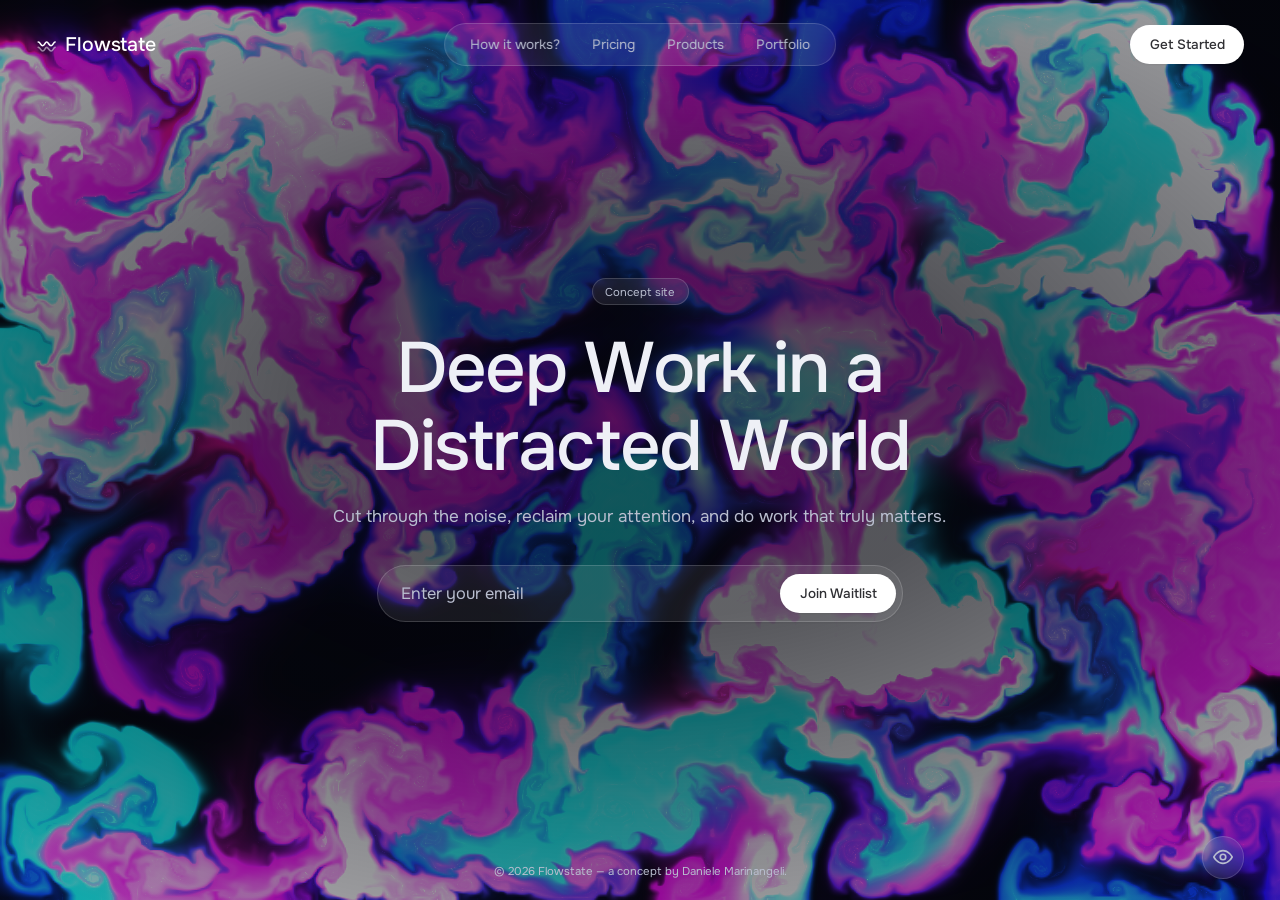
==== flowstate/index.html @ a1028a96 "Add Flowstate showcase: self-hosted Onest and Lenis, concept labelling, hide-UI toggle Co-Authored-B" ====
<!doctype html>
<html lang="en">
<head>
<meta charset="utf-8">
<meta name="viewport" content="width=device-width, initial-scale=1">
<meta name="description" content="Flowstate is a concept site by Daniele Marinangeli: a focus-app waitlist with a live WebGL fluid."><title>Flowstate — Deep Work in a Distracted World</title>
<link rel="stylesheet" href="../assets/fonts.css">
<script type="importmap">{ "imports": { "lenis": "../assets/vendor/lenis.js" } }</script>
<style>
:root {
  --hero-base: #04050c;
  --heading: #eef0f6;
  --body-muted: #b9becf;
  --on-media: #ffffff;
  --action-inverse: #ffffff;
  --action-inverse-fg: #2f2f33;
  --glass-fill: rgba(255,255,255,0.08);
  --glass-border: rgba(255,255,255,0.16);
  --scrim: rgba(4,5,12,0.46);
  --scrim-strong: rgba(4,5,12,0.68);
  --scrim-soft: rgba(4,5,12,0.12);
  --duration-fast: 150ms;
  --ease-entrance: cubic-bezier(0.2, 0, 0, 1);
}
* { margin: 0; box-sizing: border-box; }
html { font-size: 16px; }
@media (max-width: 1920px) { html { font-size: 0.833333vw; } }
@media (max-width: 1440px) { html { font-size: 1.111111vw; } }
@media (max-width: 1024px) { html { font-size: 1.5625vw; } }
@media (max-width: 640px)  { html { font-size: 4.444444vw; } }
a { color: inherit; text-decoration: none; }
button { background: none; border: 0; font: inherit; cursor: pointer; color: inherit; }
body { font-family: "Onest", sans-serif; background: var(--hero-base); color: var(--heading); overflow-x: hidden; }

.hero {
  position: relative; display: flex; flex-direction: column; align-items: center; justify-content: center;
  min-height: 100lvh; width: 100vw; overflow: hidden; background: var(--hero-base);
  text-align: center; padding: 0 1.25rem;
}
.hero canvas { position: absolute; inset: 0; width: 100%; height: 100%; z-index: 0; pointer-events: none; }
.scrim {
  position: absolute; inset: 0; z-index: 1; pointer-events: none;
  background: radial-gradient(115% 95% at 50% 46%, var(--scrim-strong) 0%, var(--scrim-strong) 24%, var(--scrim) 52%, var(--scrim-soft) 100%);
}

.nav { position: absolute; inset-inline: 0; top: 0; z-index: 20; display: flex; align-items: center; justify-content: space-between; padding: 1.25rem; }
.brand { display: flex; align-items: center; gap: 0.6rem; font-weight: 500; font-size: 1.15rem; color: var(--on-media); letter-spacing: -0.01em; }
.brand svg { width: 1.35rem; height: 1.35rem; stroke: currentColor; }
.links {
  display: none; position: absolute; left: 50%; transform: translateX(-50%); height: 3rem; align-items: center; gap: 2.25rem;
  border-radius: 9999px; border: 1px solid var(--glass-border); background: var(--glass-fill);
  padding: 0 1.75rem; backdrop-filter: blur(12px); -webkit-backdrop-filter: blur(12px);
}
.links a { font-size: 0.95rem; color: var(--body-muted); white-space: nowrap; transition: color var(--duration-fast) var(--ease-entrance); }
.links a:hover { color: var(--heading); }

.pill {
  display: inline-flex; align-items: center; justify-content: center; height: 2.5rem; border-radius: 9999px;
  background: var(--action-inverse); padding: 0 1.125rem; font-size: 0.85rem; font-weight: 500; color: var(--action-inverse-fg);
  box-shadow: 0 1px 2px rgba(0,0,0,.05); transition: background var(--duration-fast) var(--ease-entrance); white-space: nowrap;
}
.pill:hover { background: rgba(255,255,255,0.85); }
.pill:focus-visible { outline: none; box-shadow: 0 0 0 2px rgba(255,255,255,.7); }

.col { position: relative; z-index: 10; display: flex; flex-direction: column; align-items: center; width: 100%; max-width: 22rem; }
.badge {
  display: inline-flex; align-items: center; border-radius: 9999px; border: 1px solid var(--glass-border); background: var(--glass-fill);
  padding: 0.4rem 0.875rem; font-size: 0.72rem; color: var(--body-muted); backdrop-filter: blur(12px); -webkit-backdrop-filter: blur(12px);
}
h1 { margin-top: 1.25rem; max-width: 20rem; font-size: 2rem; font-weight: 500; line-height: 1.1; letter-spacing: -0.02em; color: var(--heading); text-align: center; }
.sub { margin-top: 1rem; max-width: 20rem; font-size: 1rem; line-height: 1.5; color: var(--body-muted); }
.formwrap { margin-top: 1.75rem; display: flex; justify-content: center; width: 100%; }
form { width: 37rem; max-width: 100%; }
.bar {
  display: flex; align-items: center; height: 3.5rem; border-radius: 9999px; border: 1px solid var(--glass-border); background: var(--glass-fill);
  backdrop-filter: blur(12px); -webkit-backdrop-filter: blur(12px); box-shadow: 0 1px 2px rgba(0,0,0,.05); padding-left: 1.25rem; padding-right: 0.35rem;
}
.bar input { flex: 1; min-width: 0; height: 100%; background: transparent; border: 0; outline: none; color: var(--heading); font: inherit; font-size: 0.95rem; }
.bar input::placeholder { color: var(--body-muted); }
footer { position: absolute; inset-inline: 0; bottom: 0; z-index: 20; display: flex; justify-content: center; padding: 1.25rem; font-size: 0.72rem; color: var(--body-muted); }

.w { display: inline-block; opacity: 0; will-change: transform, opacity; }
.rv { opacity: 0; will-change: transform, opacity; transition: opacity 700ms var(--ease-entrance), transform 700ms var(--ease-entrance); }
.rv.in { opacity: 1; transform: none !important; }

@media (min-width: 640px) {
  .hero { padding: 0 2.5rem; }
  .nav { padding: 1.75rem 2.5rem; }
  .brand { font-size: 1.375rem; }
  .brand svg { width: 1.5rem; height: 1.5rem; }
  .links { display: flex; }
  .pill { height: 2.75rem; padding: 0 1.375rem; font-size: 0.95rem; }
  .col { max-width: 40rem; }
  .badge { font-size: 0.8rem; }
  h1 { margin-top: 1.75rem; max-width: 34rem; font-size: 3.5rem; }
  .sub { margin-top: 1.25rem; max-width: 34rem; font-size: 1.1rem; }
  .formwrap { margin-top: 2.5rem; }
  .bar { height: 4rem; padding-left: 1.5rem; padding-right: 0.4rem; }
  .bar input { font-size: 1.15rem; }
  footer { padding: 1.5rem 2.5rem; font-size: 0.8rem; }
}
@media (min-width: 1024px) {
  .col { max-width: 52rem; }
  h1 { max-width: 46rem; font-size: 5rem; }
  .sub { max-width: none; font-size: 1.2rem; }
}

/* ---- Interface toggle: hide everything but the animation ---- */
.ui-toggle .i-eyeoff { display: none; }
body.ui-hidden .ui-toggle .i-eye { display: none; }
body.ui-hidden .ui-toggle .i-eyeoff { display: block; }
.hero > :not(canvas):not(.ui-toggle) { transition: opacity 0.6s ease, visibility 0s linear 0s; }
body.ui-hidden .hero > :not(canvas):not(.ui-toggle) { opacity: 0 !important; visibility: hidden; pointer-events: none !important; transition: opacity 0.6s ease, visibility 0s linear 0.6s; }
.ui-toggle:focus-visible { outline: 3px solid #f7dd47; outline-offset: 2px; }
.ui-toggle {
  position: absolute; z-index: 30; right: 1.25rem; bottom: 1.25rem; width: 3rem; height: 3rem; display: flex; align-items: center; justify-content: center;
  border-radius: 9999px; border: 1px solid var(--glass-border); background: var(--glass-fill); color: var(--body-muted);
  backdrop-filter: blur(12px); -webkit-backdrop-filter: blur(12px); transition: color 150ms var(--ease-entrance), background 150ms var(--ease-entrance);
}
.ui-toggle:hover { color: var(--heading); background: rgba(255,255,255,0.16); }
body.ui-hidden .ui-toggle { opacity: 0.55; }
body.ui-hidden .ui-toggle:hover { opacity: 1; }
@media (min-width: 640px) { .ui-toggle { right: 2.5rem; bottom: 1.5rem; } }
</style>
</head>
<body>
<section class="hero">
  <canvas aria-hidden="true"></canvas>
  <div class="scrim" aria-hidden="true"></div>

  <header class="nav rv" data-delay="150" data-from="translateY(-0.75rem)">
    <a class="brand" href="/">
      <svg viewBox="0 0 24 24" fill="none" aria-hidden="true">
        <path d="M2.5 9c2.5 0 2.5 4.2 5 4.2S10 9 12 9s2.5 4.2 5 4.2S19.5 9 21.5 9" stroke="currentColor" stroke-width="1.8" stroke-linecap="round"/>
        <path d="M2.5 15c2.5 0 2.5 4.2 5 4.2S10 15 12 15s2.5 4.2 5 4.2S19.5 15 21.5 15" stroke="currentColor" stroke-width="1.8" stroke-linecap="round" opacity="0.5"/>
      </svg>
      <span>Flowstate</span>
    </a>
    <nav class="links">
      <a href="#how-it-works">How it works?</a>
      <a href="#pricing">Pricing</a>
      <a href="#products">Products</a>
      <a href="../">Portfolio</a>
    </nav>
    <a class="pill" href="#get-started">Get Started</a>
  </header>

  <div class="col">
    <p class="badge rv" data-delay="320" data-from="translateY(1.25rem)">Concept site</p>
    <h1 data-words data-delay="480" data-stagger="85" data-dur="720" data-y="26">Deep Work in a Distracted World</h1>
    <p class="sub" data-words data-delay="1150" data-stagger="22" data-dur="600" data-y="14">Cut through the noise, reclaim your attention, and do work that truly matters.</p>
    <div class="formwrap rv" data-delay="1450" data-from="translateY(1.25rem)">
      <form id="waitlist">
        <div class="bar">
          <input type="email" required placeholder="Enter your email" aria-label="Email">
          <button class="pill" type="submit">Join Waitlist</button>
        </div>
      </form>
    </div>
  </div>

  <footer class="rv" data-delay="1650" data-from="translateY(1.25rem)">© 2026 Flowstate — a concept by Daniele Marinangeli.</footer>

  <button class="ui-toggle" id="uiToggle" type="button" aria-pressed="false" aria-label="Hide interface, show only the animation" title="Hide interface (H)">
    <svg class="i-eye" viewBox="0 0 24 24" width="22" height="22" fill="none" stroke="currentColor" stroke-width="1.8" stroke-linecap="round" stroke-linejoin="round" aria-hidden="true"><path d="M2 12s3.6-7 10-7 10 7 10 7-3.6 7-10 7S2 12 2 12z"/><circle cx="12" cy="12" r="3"/></svg>
<svg class="i-eyeoff" viewBox="0 0 24 24" width="22" height="22" fill="none" stroke="currentColor" stroke-width="1.8" stroke-linecap="round" stroke-linejoin="round" aria-hidden="true"><path d="M9.9 5.2A10.6 10.6 0 0 1 12 5c6.4 0 10 7 10 7a17 17 0 0 1-3 3.9M6.1 6.1C3.6 7.8 2 12 2 12s3.6 7 10 7a9.7 9.7 0 0 0 4.1-.9"/><path d="M9.9 9.9a3 3 0 0 0 4.2 4.2"/><path d="M3 3l18 18"/></svg>
  </button>
</section>
<script>
(function () {
  const btn = document.getElementById('uiToggle');
  function set(hidden) {
    document.querySelectorAll('.rv').forEach(e => { e.style.transitionDelay = '0ms'; });
    document.body.classList.toggle('ui-hidden', hidden);
    btn.setAttribute('aria-pressed', String(hidden));
    const label = hidden ? 'Show interface' : 'Hide interface, show only the animation';
    btn.setAttribute('aria-label', label);
    btn.title = (hidden ? 'Show interface' : 'Hide interface') + ' (H)';
  }
  btn.addEventListener('click', () => set(!document.body.classList.contains('ui-hidden')));
  window.addEventListener('keydown', e => {
    if (e.target && /input|textarea/i.test(e.target.tagName)) return;
    if (e.key === 'h' || e.key === 'H') set(!document.body.classList.contains('ui-hidden'));
    if (e.key === 'Escape') set(false);
  });
})();
</script>

<script>
/* ---------- Reveals ---------- */
(function () {
  const ease = 'cubic-bezier(0.215, 0.61, 0.355, 1)'; // easeOutCubic
  document.querySelectorAll('[data-words]').forEach(el => {
    const words = el.textContent.trim().split(/\s+/);
    const y = el.dataset.y, dur = el.dataset.dur, stagger = +el.dataset.stagger, base = +el.dataset.delay;
    el.textContent = '';
    el.setAttribute('aria-label', words.join(' '));
    words.forEach((word, i) => {
      const s = document.createElement('span');
      s.className = 'w';
      s.setAttribute('aria-hidden', 'true');
      s.textContent = word;
      s.style.transform = 'translateY(' + y + 'px)';
      s.style.transition = 'opacity ' + dur + 'ms ' + ease + ', transform ' + dur + 'ms ' + ease;
      s.style.transitionDelay = (base + i * stagger) + 'ms';
      el.appendChild(s);
      if (i < words.length - 1) el.appendChild(document.createTextNode(' '));
    });
  });
  document.querySelectorAll('.rv').forEach(el => {
    el.style.transform = el.dataset.from;
    el.style.transitionDelay = el.dataset.delay + 'ms';
  });
  requestAnimationFrame(() => requestAnimationFrame(() => {
    document.querySelectorAll('.rv').forEach(el => el.classList.add('in'));
    document.querySelectorAll('.w').forEach(el => { el.style.opacity = 1; el.style.transform = 'none'; });
  }));
  const form = document.getElementById('waitlist');
  form.addEventListener('submit', e => {
    e.preventDefault();
    const input = form.querySelector('input');
    input.value = '';
    input.placeholder = 'Concept site: nothing is stored';
  });
})();
</script>

<script>
/* ---------- WebGL fluid simulation (Pavel Dobryakov, MIT) — bloom path removed (BLOOM is off) ---------- */
function fluidSimulation(canvas) {
    canvas.width = canvas.clientWidth;
    canvas.height = canvas.clientHeight;

    let config = {
        SIM_RESOLUTION: 200,
        DYE_RESOLUTION: 512,
        DENSITY_DISSIPATION: 0.958,
        VELOCITY_DISSIPATION: 0.96,
        PRESSURE_DISSIPATION: 0.8,
        PRESSURE_ITERATIONS: 20,
        CURL: 42,
        SPLAT_RADIUS: 0.22,
        SHADING: true,
        COLORFUL: true,
        PAUSED: false,
        BACK_COLOR: { r: 4, g: 5, b: 12 },
        TRANSPARENT: false
    }

    function pointerPrototype() {
        this.id = -1; this.x = 0; this.y = 0; this.dx = 0; this.dy = 0;
        this.down = false; this.moved = false; this.color = [30, 0, 300];
    }

    let pointers = [];
    let splatStack = [];
    pointers.push(new pointerPrototype());

    const { gl, ext } = getWebGLContext(canvas);

    if (isMobile()) config.SHADING = false;
    if (!ext.supportLinearFiltering) config.SHADING = false;

    function getWebGLContext(canvas) {
        const params = { alpha: true, depth: false, stencil: false, antialias: false, preserveDrawingBuffer: false };
        let gl = canvas.getContext('webgl2', params);
        const isWebGL2 = !!gl;
        if (!isWebGL2)
            gl = canvas.getContext('webgl', params) || canvas.getContext('experimental-webgl', params);

        let halfFloat;
        let supportLinearFiltering;
        if (isWebGL2) {
            gl.getExtension('EXT_color_buffer_float');
            supportLinearFiltering = gl.getExtension('OES_texture_float_linear');
        } else {
            halfFloat = gl.getExtension('OES_texture_half_float');
            supportLinearFiltering = gl.getExtension('OES_texture_half_float_linear');
        }

        gl.clearColor(0.0, 0.0, 0.0, 1.0);

        const halfFloatTexType = isWebGL2 ? gl.HALF_FLOAT : halfFloat.HALF_FLOAT_OES;
        let formatRGBA, formatRG, formatR;

        if (isWebGL2) {
            formatRGBA = getSupportedFormat(gl, gl.RGBA16F, gl.RGBA, halfFloatTexType);
            formatRG = getSupportedFormat(gl, gl.RG16F, gl.RG, halfFloatTexType);
            formatR = getSupportedFormat(gl, gl.R16F, gl.RED, halfFloatTexType);
        } else {
            formatRGBA = getSupportedFormat(gl, gl.RGBA, gl.RGBA, halfFloatTexType);
            formatRG = getSupportedFormat(gl, gl.RGBA, gl.RGBA, halfFloatTexType);
            formatR = getSupportedFormat(gl, gl.RGBA, gl.RGBA, halfFloatTexType);
        }

        return { gl, ext: { formatRGBA, formatRG, formatR, halfFloatTexType, supportLinearFiltering } };
    }

    function getSupportedFormat(gl, internalFormat, format, type) {
        if (!supportRenderTextureFormat(gl, internalFormat, format, type)) {
            switch (internalFormat) {
                case gl.R16F: return getSupportedFormat(gl, gl.RG16F, gl.RG, type);
                case gl.RG16F: return getSupportedFormat(gl, gl.RGBA16F, gl.RGBA, type);
                default: return null;
            }
        }
        return { internalFormat, format }
    }

    function supportRenderTextureFormat(gl, internalFormat, format, type) {
        let texture = gl.createTexture();
        gl.bindTexture(gl.TEXTURE_2D, texture);
        gl.texParameteri(gl.TEXTURE_2D, gl.TEXTURE_MIN_FILTER, gl.NEAREST);
        gl.texParameteri(gl.TEXTURE_2D, gl.TEXTURE_MAG_FILTER, gl.NEAREST);
        gl.texParameteri(gl.TEXTURE_2D, gl.TEXTURE_WRAP_S, gl.CLAMP_TO_EDGE);
        gl.texParameteri(gl.TEXTURE_2D, gl.TEXTURE_WRAP_T, gl.CLAMP_TO_EDGE);
        gl.texImage2D(gl.TEXTURE_2D, 0, internalFormat, 4, 4, 0, format, type, null);
        let fbo = gl.createFramebuffer();
        gl.bindFramebuffer(gl.FRAMEBUFFER, fbo);
        gl.framebufferTexture2D(gl.FRAMEBUFFER, gl.COLOR_ATTACHMENT0, gl.TEXTURE_2D, texture, 0);
        return gl.checkFramebufferStatus(gl.FRAMEBUFFER) == gl.FRAMEBUFFER_COMPLETE;
    }

    function isMobile() { return /Mobi|Android/i.test(navigator.userAgent); }

    class GLProgram {
        constructor(vertexShader, fragmentShader) {
            this.uniforms = {};
            this.program = gl.createProgram();
            gl.attachShader(this.program, vertexShader);
            gl.attachShader(this.program, fragmentShader);
            gl.linkProgram(this.program);
            if (!gl.getProgramParameter(this.program, gl.LINK_STATUS))
                throw gl.getProgramInfoLog(this.program);
            const uniformCount = gl.getProgramParameter(this.program, gl.ACTIVE_UNIFORMS);
            for (let i = 0; i < uniformCount; i++) {
                const uniformName = gl.getActiveUniform(this.program, i).name;
                this.uniforms[uniformName] = gl.getUniformLocation(this.program, uniformName);
            }
        }
        bind() { gl.useProgram(this.program); }
    }

    function compileShader(type, source) {
        const shader = gl.createShader(type);
        gl.shaderSource(shader, source);
        gl.compileShader(shader);
        if (!gl.getShaderParameter(shader, gl.COMPILE_STATUS))
            throw gl.getShaderInfoLog(shader);
        return shader;
    };

    const baseVertexShader = compileShader(gl.VERTEX_SHADER, `
        precision highp float;
        attribute vec2 aPosition;
        varying vec2 vUv;
        varying vec2 vL;
        varying vec2 vR;
        varying vec2 vT;
        varying vec2 vB;
        uniform vec2 texelSize;
        void main () {
            vUv = aPosition * 0.5 + 0.5;
            vL = vUv - vec2(texelSize.x, 0.0);
            vR = vUv + vec2(texelSize.x, 0.0);
            vT = vUv + vec2(0.0, texelSize.y);
            vB = vUv - vec2(0.0, texelSize.y);
            gl_Position = vec4(aPosition, 0.0, 1.0);
        }
    `);

    const clearShader = compileShader(gl.FRAGMENT_SHADER, `
        precision mediump float;
        precision mediump sampler2D;
        varying highp vec2 vUv;
        uniform sampler2D uTexture;
        uniform float value;
        void main () {
            gl_FragColor = value * texture2D(uTexture, vUv);
        }
    `);

    const colorShader = compileShader(gl.FRAGMENT_SHADER, `
        precision mediump float;
        uniform vec4 color;
        void main () {
            gl_FragColor = color;
        }
    `);

    const displayShader = compileShader(gl.FRAGMENT_SHADER, `
        precision highp float;
        precision highp sampler2D;
        varying vec2 vUv;
        uniform sampler2D uTexture;
        void main () {
            vec3 C = texture2D(uTexture, vUv).rgb;
            float a = max(C.r, max(C.g, C.b));
            gl_FragColor = vec4(C, a);
        }
    `);

    const displayShadingShader = compileShader(gl.FRAGMENT_SHADER, `
        precision highp float;
        precision highp sampler2D;
        varying vec2 vUv;
        varying vec2 vL;
        varying vec2 vR;
        varying vec2 vT;
        varying vec2 vB;
        uniform sampler2D uTexture;
        uniform vec2 texelSize;
        void main () {
            vec3 L = texture2D(uTexture, vL).rgb;
            vec3 R = texture2D(uTexture, vR).rgb;
            vec3 T = texture2D(uTexture, vT).rgb;
            vec3 B = texture2D(uTexture, vB).rgb;
            vec3 C = texture2D(uTexture, vUv).rgb;
            float dx = length(R) - length(L);
            float dy = length(T) - length(B);
            vec3 n = normalize(vec3(dx, dy, length(texelSize)));
            vec3 l = vec3(0.0, 0.0, 1.0);
            float diffuse = clamp(dot(n, l) + 0.7, 0.7, 1.0);
            C.rgb *= diffuse;
            float a = max(C.r, max(C.g, C.b));
            gl_FragColor = vec4(C, a);
        }
    `);

    const splatShader = compileShader(gl.FRAGMENT_SHADER, `
        precision highp float;
        precision highp sampler2D;
        varying vec2 vUv;
        uniform sampler2D uTarget;
        uniform float aspectRatio;
        uniform vec3 color;
        uniform vec2 point;
        uniform float radius;
        void main () {
            vec2 p = vUv - point.xy;
            p.x *= aspectRatio;
            vec3 splat = exp(-dot(p, p) / radius) * color;
            vec3 base = texture2D(uTarget, vUv).xyz;
            gl_FragColor = vec4(base + splat, 1.0);
        }
    `);

    const advectionManualFilteringShader = compileShader(gl.FRAGMENT_SHADER, `
        precision highp float;
        precision highp sampler2D;
        varying vec2 vUv;
        uniform sampler2D uVelocity;
        uniform sampler2D uSource;
        uniform vec2 texelSize;
        uniform vec2 dyeTexelSize;
        uniform float dt;
        uniform float dissipation;
        vec4 bilerp (sampler2D sam, vec2 uv, vec2 tsize) {
            vec2 st = uv / tsize - 0.5;
            vec2 iuv = floor(st);
            vec2 fuv = fract(st);
            vec4 a = texture2D(sam, (iuv + vec2(0.5, 0.5)) * tsize);
            vec4 b = texture2D(sam, (iuv + vec2(1.5, 0.5)) * tsize);
            vec4 c = texture2D(sam, (iuv + vec2(0.5, 1.5)) * tsize);
            vec4 d = texture2D(sam, (iuv + vec2(1.5, 1.5)) * tsize);
            return mix(mix(a, b, fuv.x), mix(c, d, fuv.x), fuv.y);
        }
        void main () {
            vec2 coord = vUv - dt * bilerp(uVelocity, vUv, texelSize).xy * texelSize;
            gl_FragColor = dissipation * bilerp(uSource, coord, dyeTexelSize);
            gl_FragColor.a = 1.0;
        }
    `);

    const advectionShader = compileShader(gl.FRAGMENT_SHADER, `
        precision highp float;
        precision highp sampler2D;
        varying vec2 vUv;
        uniform sampler2D uVelocity;
        uniform sampler2D uSource;
        uniform vec2 texelSize;
        uniform float dt;
        uniform float dissipation;
        void main () {
            vec2 coord = vUv - dt * texture2D(uVelocity, vUv).xy * texelSize;
            gl_FragColor = dissipation * texture2D(uSource, coord);
            gl_FragColor.a = 1.0;
        }
    `);

    const divergenceShader = compileShader(gl.FRAGMENT_SHADER, `
        precision mediump float;
        precision mediump sampler2D;
        varying highp vec2 vUv;
        varying highp vec2 vL;
        varying highp vec2 vR;
        varying highp vec2 vT;
        varying highp vec2 vB;
        uniform sampler2D uVelocity;
        void main () {
            float L = texture2D(uVelocity, vL).x;
            float R = texture2D(uVelocity, vR).x;
            float T = texture2D(uVelocity, vT).y;
            float B = texture2D(uVelocity, vB).y;
            vec2 C = texture2D(uVelocity, vUv).xy;
            if (vL.x < 0.0) { L = -C.x; }
            if (vR.x > 1.0) { R = -C.x; }
            if (vT.y > 1.0) { T = -C.y; }
            if (vB.y < 0.0) { B = -C.y; }
            float div = 0.5 * (R - L + T - B);
            gl_FragColor = vec4(div, 0.0, 0.0, 1.0);
        }
    `);

    const curlShader = compileShader(gl.FRAGMENT_SHADER, `
        precision mediump float;
        precision mediump sampler2D;
        varying highp vec2 vUv;
        varying highp vec2 vL;
        varying highp vec2 vR;
        varying highp vec2 vT;
        varying highp vec2 vB;
        uniform sampler2D uVelocity;
        void main () {
            float L = texture2D(uVelocity, vL).y;
            float R = texture2D(uVelocity, vR).y;
            float T = texture2D(uVelocity, vT).x;
            float B = texture2D(uVelocity, vB).x;
            float vorticity = R - L - T + B;
            gl_FragColor = vec4(0.5 * vorticity, 0.0, 0.0, 1.0);
        }
    `);

    const vorticityShader = compileShader(gl.FRAGMENT_SHADER, `
        precision highp float;
        precision highp sampler2D;
        varying vec2 vUv;
        varying vec2 vL;
        varying vec2 vR;
        varying vec2 vT;
        varying vec2 vB;
        uniform sampler2D uVelocity;
        uniform sampler2D uCurl;
        uniform float curl;
        uniform float dt;
        void main () {
            float L = texture2D(uCurl, vL).x;
            float R = texture2D(uCurl, vR).x;
            float T = texture2D(uCurl, vT).x;
            float B = texture2D(uCurl, vB).x;
            float C = texture2D(uCurl, vUv).x;
            vec2 force = 0.5 * vec2(abs(T) - abs(B), abs(R) - abs(L));
            force /= length(force) + 0.0001;
            force *= curl * C;
            force.y *= -1.0;
            vec2 vel = texture2D(uVelocity, vUv).xy;
            gl_FragColor = vec4(vel + force * dt, 0.0, 1.0);
        }
    `);

    const pressureShader = compileShader(gl.FRAGMENT_SHADER, `
        precision mediump float;
        precision mediump sampler2D;
        varying highp vec2 vUv;
        varying highp vec2 vL;
        varying highp vec2 vR;
        varying highp vec2 vT;
        varying highp vec2 vB;
        uniform sampler2D uPressure;
        uniform sampler2D uDivergence;
        vec2 boundary (vec2 uv) {
            return uv;
        }
        void main () {
            float L = texture2D(uPressure, boundary(vL)).x;
            float R = texture2D(uPressure, boundary(vR)).x;
            float T = texture2D(uPressure, boundary(vT)).x;
            float B = texture2D(uPressure, boundary(vB)).x;
            float C = texture2D(uPressure, vUv).x;
            float divergence = texture2D(uDivergence, vUv).x;
            float pressure = (L + R + B + T - divergence) * 0.25;
            gl_FragColor = vec4(pressure, 0.0, 0.0, 1.0);
        }
    `);

    const gradientSubtractShader = compileShader(gl.FRAGMENT_SHADER, `
        precision mediump float;
        precision mediump sampler2D;
        varying highp vec2 vUv;
        varying highp vec2 vL;
        varying highp vec2 vR;
        varying highp vec2 vT;
        varying highp vec2 vB;
        uniform sampler2D uPressure;
        uniform sampler2D uVelocity;
        vec2 boundary (vec2 uv) {
            return uv;
        }
        void main () {
            float L = texture2D(uPressure, boundary(vL)).x;
            float R = texture2D(uPressure, boundary(vR)).x;
            float T = texture2D(uPressure, boundary(vT)).x;
            float B = texture2D(uPressure, boundary(vB)).x;
            vec2 velocity = texture2D(uVelocity, vUv).xy;
            velocity.xy -= vec2(R - L, T - B);
            gl_FragColor = vec4(velocity, 0.0, 1.0);
        }
    `);

    const blit = (() => {
        gl.bindBuffer(gl.ARRAY_BUFFER, gl.createBuffer());
        gl.bufferData(gl.ARRAY_BUFFER, new Float32Array([-1, -1, -1, 1, 1, 1, 1, -1]), gl.STATIC_DRAW);
        gl.bindBuffer(gl.ELEMENT_ARRAY_BUFFER, gl.createBuffer());
        gl.bufferData(gl.ELEMENT_ARRAY_BUFFER, new Uint16Array([0, 1, 2, 0, 2, 3]), gl.STATIC_DRAW);
        gl.vertexAttribPointer(0, 2, gl.FLOAT, false, 0, 0);
        gl.enableVertexAttribArray(0);
        return (destination) => {
            gl.bindFramebuffer(gl.FRAMEBUFFER, destination);
            gl.drawElements(gl.TRIANGLES, 6, gl.UNSIGNED_SHORT, 0);
        }
    })();

    let simWidth, simHeight, dyeWidth, dyeHeight;
    let density, velocity, divergence, curl, pressure;

    const clearProgram = new GLProgram(baseVertexShader, clearShader);
    const colorProgram = new GLProgram(baseVertexShader, colorShader);
    const displayProgram = new GLProgram(baseVertexShader, displayShader);
    const displayShadingProgram = new GLProgram(baseVertexShader, displayShadingShader);
    const splatProgram = new GLProgram(baseVertexShader, splatShader);
    const advectionProgram = new GLProgram(baseVertexShader, ext.supportLinearFiltering ? advectionShader : advectionManualFilteringShader);
    const divergenceProgram = new GLProgram(baseVertexShader, divergenceShader);
    const curlProgram = new GLProgram(baseVertexShader, curlShader);
    const vorticityProgram = new GLProgram(baseVertexShader, vorticityShader);
    const pressureProgram = new GLProgram(baseVertexShader, pressureShader);
    const gradienSubtractProgram = new GLProgram(baseVertexShader, gradientSubtractShader);

    function initFramebuffers() {
        let simRes = getResolution(config.SIM_RESOLUTION);
        let dyeRes = getResolution(config.DYE_RESOLUTION);

        simWidth = simRes.width; simHeight = simRes.height;
        dyeWidth = dyeRes.width; dyeHeight = dyeRes.height;

        const texType = ext.halfFloatTexType;
        const rgba = ext.formatRGBA, rg = ext.formatRG, r = ext.formatR;
        const filtering = ext.supportLinearFiltering ? gl.LINEAR : gl.NEAREST;

        if (density == null)
            density = createDoubleFBO(dyeWidth, dyeHeight, rgba.internalFormat, rgba.format, texType, filtering);
        else
            density = resizeDoubleFBO(density, dyeWidth, dyeHeight, rgba.internalFormat, rgba.format, texType, filtering);

        if (velocity == null)
            velocity = createDoubleFBO(simWidth, simHeight, rg.internalFormat, rg.format, texType, filtering);
        else
            velocity = resizeDoubleFBO(velocity, simWidth, simHeight, rg.internalFormat, rg.format, texType, filtering);

        divergence = createFBO(simWidth, simHeight, r.internalFormat, r.format, texType, gl.NEAREST);
        curl = createFBO(simWidth, simHeight, r.internalFormat, r.format, texType, gl.NEAREST);
        pressure = createDoubleFBO(simWidth, simHeight, r.internalFormat, r.format, texType, gl.NEAREST);
    }

    function createFBO(w, h, internalFormat, format, type, param) {
        gl.activeTexture(gl.TEXTURE0);
        let texture = gl.createTexture();
        gl.bindTexture(gl.TEXTURE_2D, texture);
        gl.texParameteri(gl.TEXTURE_2D, gl.TEXTURE_MIN_FILTER, param);
        gl.texParameteri(gl.TEXTURE_2D, gl.TEXTURE_MAG_FILTER, param);
        gl.texParameteri(gl.TEXTURE_2D, gl.TEXTURE_WRAP_S, gl.CLAMP_TO_EDGE);
        gl.texParameteri(gl.TEXTURE_2D, gl.TEXTURE_WRAP_T, gl.CLAMP_TO_EDGE);
        gl.texImage2D(gl.TEXTURE_2D, 0, internalFormat, w, h, 0, format, type, null);

        let fbo = gl.createFramebuffer();
        gl.bindFramebuffer(gl.FRAMEBUFFER, fbo);
        gl.framebufferTexture2D(gl.FRAMEBUFFER, gl.COLOR_ATTACHMENT0, gl.TEXTURE_2D, texture, 0);
        gl.viewport(0, 0, w, h);
        gl.clear(gl.COLOR_BUFFER_BIT);

        return {
            texture, fbo, width: w, height: h,
            attach(id) {
                gl.activeTexture(gl.TEXTURE0 + id);
                gl.bindTexture(gl.TEXTURE_2D, texture);
                return id;
            }
        };
    }

    function createDoubleFBO(w, h, internalFormat, format, type, param) {
        let fbo1 = createFBO(w, h, internalFormat, format, type, param);
        let fbo2 = createFBO(w, h, internalFormat, format, type, param);
        return {
            get read() { return fbo1; },
            set read(value) { fbo1 = value; },
            get write() { return fbo2; },
            set write(value) { fbo2 = value; },
            swap() { let temp = fbo1; fbo1 = fbo2; fbo2 = temp; }
        }
    }

    function resizeFBO(target, w, h, internalFormat, format, type, param) {
        let newFBO = createFBO(w, h, internalFormat, format, type, param);
        clearProgram.bind();
        gl.uniform1i(clearProgram.uniforms.uTexture, target.attach(0));
        gl.uniform1f(clearProgram.uniforms.value, 1);
        blit(newFBO.fbo);
        return newFBO;
    }

    function resizeDoubleFBO(target, w, h, internalFormat, format, type, param) {
        target.read = resizeFBO(target.read, w, h, internalFormat, format, type, param);
        target.write = createFBO(w, h, internalFormat, format, type, param);
        return target;
    }

    initFramebuffers();
    // Strong entrance: dense burst plus rapid follow-up waves (drained one per frame).
    multipleSplats(34);
    for (let i = 0; i < 8; i++)
        splatStack.push(10 + parseInt(Math.random() * 10));

    let lastColorChangeTime = Date.now();
    let virtualSeeded = false;
    let orbitAngle = 0;
    let vPrevX = 0, vPrevY = 0;
    let virtualColor = null;
    let lastVColorTime = 0;
    const engineStart = Date.now();
    const ORBIT_RADIUS = 300;
    const ORBIT_SPEED = 0.026;
    const ORBIT_START_DELAY = 700;

    let rafHandle = 0;
    let destroyed = false;

    update();

    function update() {
        if (destroyed) return;
        resizeCanvas();
        driveVirtualPointer();
        input();
        if (!config.PAUSED) step(0.016);
        render(null);
        rafHandle = requestAnimationFrame(update);
    }

    // Invisible auto-cursor orbiting the centre forever.
    function driveVirtualPointer() {
        if (Date.now() - engineStart < ORBIT_START_DELAY) return;
        const cx = canvas.width / 2;
        const cy = canvas.height / 2;
        const base = Math.min(ORBIT_RADIUS, canvas.width * 0.35, canvas.height * 0.35);
        const r = base * (0.72 + 0.28 * Math.sin(orbitAngle * 0.37));
        orbitAngle += ORBIT_SPEED;
        const x = cx + Math.cos(orbitAngle) * r;
        const y = cy + Math.sin(orbitAngle) * r;
        if (!virtualSeeded) {
            virtualSeeded = true;
            vPrevX = x; vPrevY = y;
            return;
        }
        if (!virtualColor || Date.now() - lastVColorTime > 120) {
            virtualColor = generateColor();
            virtualColor.r *= 3.2; virtualColor.g *= 3.2; virtualColor.b *= 3.2;
            lastVColorTime = Date.now();
        }
        const dx = (x - vPrevX) * 9.0;
        const dy = (y - vPrevY) * 9.0;
        vPrevX = x; vPrevY = y;
        splat(x, y, dx, dy, virtualColor);
    }

    function input() {
        if (splatStack.length > 0) multipleSplats(splatStack.pop());

        for (let i = 0; i < pointers.length; i++) {
            const p = pointers[i];
            if (p.moved) {
                splat(p.x, p.y, p.dx, p.dy, p.color);
                p.moved = false;
            }
        }

        if (!config.COLORFUL) return;

        if (lastColorChangeTime + 100 < Date.now()) {
            lastColorChangeTime = Date.now();
            for (let i = 0; i < pointers.length; i++) pointers[i].color = generateColor();
        }
    }

    function step(dt) {
        gl.disable(gl.BLEND);
        gl.viewport(0, 0, simWidth, simHeight);

        curlProgram.bind();
        gl.uniform2f(curlProgram.uniforms.texelSize, 1.0 / simWidth, 1.0 / simHeight);
        gl.uniform1i(curlProgram.uniforms.uVelocity, velocity.read.attach(0));
        blit(curl.fbo);

        vorticityProgram.bind();
        gl.uniform2f(vorticityProgram.uniforms.texelSize, 1.0 / simWidth, 1.0 / simHeight);
        gl.uniform1i(vorticityProgram.uniforms.uVelocity, velocity.read.attach(0));
        gl.uniform1i(vorticityProgram.uniforms.uCurl, curl.attach(1));
        gl.uniform1f(vorticityProgram.uniforms.curl, config.CURL);
        gl.uniform1f(vorticityProgram.uniforms.dt, dt);
        blit(velocity.write.fbo);
        velocity.swap();

        divergenceProgram.bind();
        gl.uniform2f(divergenceProgram.uniforms.texelSize, 1.0 / simWidth, 1.0 / simHeight);
        gl.uniform1i(divergenceProgram.uniforms.uVelocity, velocity.read.attach(0));
        blit(divergence.fbo);

        clearProgram.bind();
        gl.uniform1i(clearProgram.uniforms.uTexture, pressure.read.attach(0));
        gl.uniform1f(clearProgram.uniforms.value, config.PRESSURE_DISSIPATION);
        blit(pressure.write.fbo);
        pressure.swap();

        pressureProgram.bind();
        gl.uniform2f(pressureProgram.uniforms.texelSize, 1.0 / simWidth, 1.0 / simHeight);
        gl.uniform1i(pressureProgram.uniforms.uDivergence, divergence.attach(0));
        for (let i = 0; i < config.PRESSURE_ITERATIONS; i++) {
            gl.uniform1i(pressureProgram.uniforms.uPressure, pressure.read.attach(1));
            blit(pressure.write.fbo);
            pressure.swap();
        }

        gradienSubtractProgram.bind();
        gl.uniform2f(gradienSubtractProgram.uniforms.texelSize, 1.0 / simWidth, 1.0 / simHeight);
        gl.uniform1i(gradienSubtractProgram.uniforms.uPressure, pressure.read.attach(0));
        gl.uniform1i(gradienSubtractProgram.uniforms.uVelocity, velocity.read.attach(1));
        blit(velocity.write.fbo);
        velocity.swap();

        advectionProgram.bind();
        gl.uniform2f(advectionProgram.uniforms.texelSize, 1.0 / simWidth, 1.0 / simHeight);
        if (!ext.supportLinearFiltering)
            gl.uniform2f(advectionProgram.uniforms.dyeTexelSize, 1.0 / simWidth, 1.0 / simHeight);
        let velocityId = velocity.read.attach(0);
        gl.uniform1i(advectionProgram.uniforms.uVelocity, velocityId);
        gl.uniform1i(advectionProgram.uniforms.uSource, velocityId);
        gl.uniform1f(advectionProgram.uniforms.dt, dt);
        gl.uniform1f(advectionProgram.uniforms.dissipation, config.VELOCITY_DISSIPATION);
        blit(velocity.write.fbo);
        velocity.swap();

        gl.viewport(0, 0, dyeWidth, dyeHeight);

        if (!ext.supportLinearFiltering)
            gl.uniform2f(advectionProgram.uniforms.dyeTexelSize, 1.0 / dyeWidth, 1.0 / dyeHeight);
        gl.uniform1i(advectionProgram.uniforms.uVelocity, velocity.read.attach(0));
        gl.uniform1i(advectionProgram.uniforms.uSource, density.read.attach(1));
        gl.uniform1f(advectionProgram.uniforms.dissipation, config.DENSITY_DISSIPATION);
        blit(density.write.fbo);
        density.swap();
    }

    function render(target) {
        gl.blendFunc(gl.ONE, gl.ONE_MINUS_SRC_ALPHA);
        gl.enable(gl.BLEND);

        let width = target == null ? gl.drawingBufferWidth : dyeWidth;
        let height = target == null ? gl.drawingBufferHeight : dyeHeight;
        gl.viewport(0, 0, width, height);

        colorProgram.bind();
        let bc = config.BACK_COLOR;
        gl.uniform4f(colorProgram.uniforms.color, bc.r / 255, bc.g / 255, bc.b / 255, 1);
        blit(target);

        if (config.SHADING) {
            displayShadingProgram.bind();
            gl.uniform2f(displayShadingProgram.uniforms.texelSize, 1.0 / width, 1.0 / height);
            gl.uniform1i(displayShadingProgram.uniforms.uTexture, density.read.attach(0));
        } else {
            displayProgram.bind();
            gl.uniform1i(displayProgram.uniforms.uTexture, density.read.attach(0));
        }
        blit(target);
    }

    function splat(x, y, dx, dy, color) {
        gl.viewport(0, 0, simWidth, simHeight);
        splatProgram.bind();
        gl.uniform1i(splatProgram.uniforms.uTarget, velocity.read.attach(0));
        gl.uniform1f(splatProgram.uniforms.aspectRatio, canvas.width / canvas.height);
        gl.uniform2f(splatProgram.uniforms.point, x / canvas.width, 1.0 - y / canvas.height);
        gl.uniform3f(splatProgram.uniforms.color, dx, -dy, 1.0);
        gl.uniform1f(splatProgram.uniforms.radius, config.SPLAT_RADIUS / 100.0);
        blit(velocity.write.fbo);
        velocity.swap();

        gl.viewport(0, 0, dyeWidth, dyeHeight);
        gl.uniform1i(splatProgram.uniforms.uTarget, density.read.attach(0));
        gl.uniform3f(splatProgram.uniforms.color, color.r, color.g, color.b);
        blit(density.write.fbo);
        density.swap();
    }

    function multipleSplats(amount) {
        for (let i = 0; i < amount; i++) {
            const color = generateColor();
            color.r *= 10.0; color.g *= 10.0; color.b *= 10.0;
            const x = canvas.width * Math.random();
            const y = canvas.height * Math.random();
            const dx = 1000 * (Math.random() - 0.5);
            const dy = 1000 * (Math.random() - 0.5);
            splat(x, y, dx, dy, color);
        }
    }

    function resizeCanvas() {
        if (canvas.width != canvas.clientWidth || canvas.height != canvas.clientHeight) {
            canvas.width = canvas.clientWidth;
            canvas.height = canvas.clientHeight;
            initFramebuffers();
        }
    }

    function pointerPos(clientX, clientY) {
        const rect = canvas.getBoundingClientRect();
        return { x: clientX - rect.left, y: clientY - rect.top };
    }

    const teardown = [];
    function on(target, type, handler, opts) {
        target.addEventListener(type, handler, opts);
        teardown.push(() => target.removeEventListener(type, handler, opts));
    }

    on(window, 'mousemove', e => {
        const { x, y } = pointerPos(e.clientX, e.clientY);
        const p = pointers[0];
        if (!p.everMoved) {
            p.everMoved = true;
            p.x = x; p.y = y; p.down = true;
            return;
        }
        p.down = true;
        p.moved = true;
        p.dx = (x - p.x) * 5.0;
        p.dy = (y - p.y) * 5.0;
        p.x = x; p.y = y;
        p.color = generateColor();
    });

    on(window, 'touchmove', e => {
        const touches = e.targetTouches;
        for (let i = 0; i < touches.length; i++) {
            if (i >= pointers.length) pointers.push(new pointerPrototype());
            const p = pointers[i];
            const { x, y } = pointerPos(touches[i].clientX, touches[i].clientY);
            p.down = true;
            p.moved = p.everMoved === true;
            p.everMoved = true;
            p.dx = (x - p.x) * 8.0;
            p.dy = (y - p.y) * 8.0;
            p.x = x; p.y = y;
        }
    }, { passive: true });

    on(window, 'touchstart', e => {
        const touches = e.targetTouches;
        for (let i = 0; i < touches.length; i++) {
            if (i >= pointers.length) pointers.push(new pointerPrototype());
            const p = pointers[i];
            const { x, y } = pointerPos(touches[i].clientX, touches[i].clientY);
            p.id = touches[i].identifier;
            p.down = true;
            p.x = x; p.y = y;
            p.color = generateColor();
        }
    }, { passive: true });

    on(window, 'mouseup', () => { pointers[0].down = false; });

    on(window, 'touchend', e => {
        const touches = e.changedTouches;
        for (let i = 0; i < touches.length; i++)
            for (let j = 0; j < pointers.length; j++)
                if (touches[i].identifier == pointers[j].id) pointers[j].down = false;
    });

    return function destroy() {
        destroyed = true;
        if (rafHandle) cancelAnimationFrame(rafHandle);
        for (const off of teardown) off();
    };

    function generateColor() {
        // Electric cyan→blue→violet→magenta band
        const h = 0.5 + Math.random() * 0.42;
        let c = HSVtoRGB(h, 0.95, 1.0);
        c.r *= 0.92; c.g *= 0.92; c.b *= 0.92;
        return c;
    }

    function HSVtoRGB(h, s, v) {
        let r, g, b, i, f, p, q, t;
        i = Math.floor(h * 6);
        f = h * 6 - i;
        p = v * (1 - s);
        q = v * (1 - f * s);
        t = v * (1 - (1 - f) * s);
        switch (i % 6) {
            case 0: r = v, g = t, b = p; break;
            case 1: r = q, g = v, b = p; break;
            case 2: r = p, g = v, b = t; break;
            case 3: r = p, g = q, b = v; break;
            case 4: r = t, g = p, b = v; break;
            case 5: r = v, g = p, b = q; break;
        }
        return { r, g, b };
    }

    function getResolution(resolution) {
        let aspectRatio = gl.drawingBufferWidth / gl.drawingBufferHeight;
        if (aspectRatio < 1) aspectRatio = 1.0 / aspectRatio;
        let max = Math.round(resolution * aspectRatio);
        let min = Math.round(resolution);
        if (gl.drawingBufferWidth > gl.drawingBufferHeight)
            return { width: max, height: min };
        else
            return { width: min, height: max };
    }
}

const canvas = document.querySelector("canvas");
if (canvas) {
    try { fluidSimulation(canvas); } catch (err) { console.error("Fluid simulation failed:", err); }
}
</script>

<script type="module">
/* Lenis smooth scroll (loaded dynamically so a CDN failure never breaks the page) */
try {
  const { default: Lenis } = await import("lenis");
  const lenis = new Lenis({ smoothWheel: true });
  function raf(t) { lenis.raf(t); requestAnimationFrame(raf); }
  requestAnimationFrame(raf);
} catch (e) { console.warn("Lenis unavailable:", e); }
</script>
</body>
</html>
---- assets/fonts.css ----
@font-face { font-family: 'Big Shoulders'; font-style: normal; font-weight: 800; font-display: swap; src: url('fonts/BigShoulders-800.woff2') format('woff2'); unicode-range: U+0000-00FF, U+0131, U+0152-0153, U+02BB-02BC, U+02C6, U+02DA, U+02DC, U+0304, U+0308, U+0329, U+2000-206F, U+20AC, U+2122, U+2191, U+2193, U+2212, U+2215, U+FEFF, U+FFFD; }
@font-face { font-family: 'Public Sans'; font-style: normal; font-weight: 400; font-display: swap; src: url('fonts/PublicSans-400.woff2') format('woff2'); unicode-range: U+0000-00FF, U+0131, U+0152-0153, U+02BB-02BC, U+02C6, U+02DA, U+02DC, U+0304, U+0308, U+0329, U+2000-206F, U+20AC, U+2122, U+2191, U+2193, U+2212, U+2215, U+FEFF, U+FFFD; }
@font-face { font-family: 'Public Sans'; font-style: normal; font-weight: 600; font-display: swap; src: url('fonts/PublicSans-600.woff2') format('woff2'); unicode-range: U+0000-00FF, U+0131, U+0152-0153, U+02BB-02BC, U+02C6, U+02DA, U+02DC, U+0304, U+0308, U+0329, U+2000-206F, U+20AC, U+2122, U+2191, U+2193, U+2212, U+2215, U+FEFF, U+FFFD; }
@font-face { font-family: 'Onest'; font-style: normal; font-weight: 400; font-display: swap; src: url('fonts/Onest-400.woff2') format('woff2'); unicode-range: U+0000-00FF, U+0131, U+0152-0153, U+02BB-02BC, U+02C6, U+02DA, U+02DC, U+0304, U+0308, U+0329, U+2000-206F, U+20AC, U+2122, U+2191, U+2193, U+2212, U+2215, U+FEFF, U+FFFD; }
@font-face { font-family: 'Onest'; font-style: normal; font-weight: 500; font-display: swap; src: url('fonts/Onest-500.woff2') format('woff2'); unicode-range: U+0000-00FF, U+0131, U+0152-0153, U+02BB-02BC, U+02C6, U+02DA, U+02DC, U+0304, U+0308, U+0329, U+2000-206F, U+20AC, U+2122, U+2191, U+2193, U+2212, U+2215, U+FEFF, U+FFFD; }
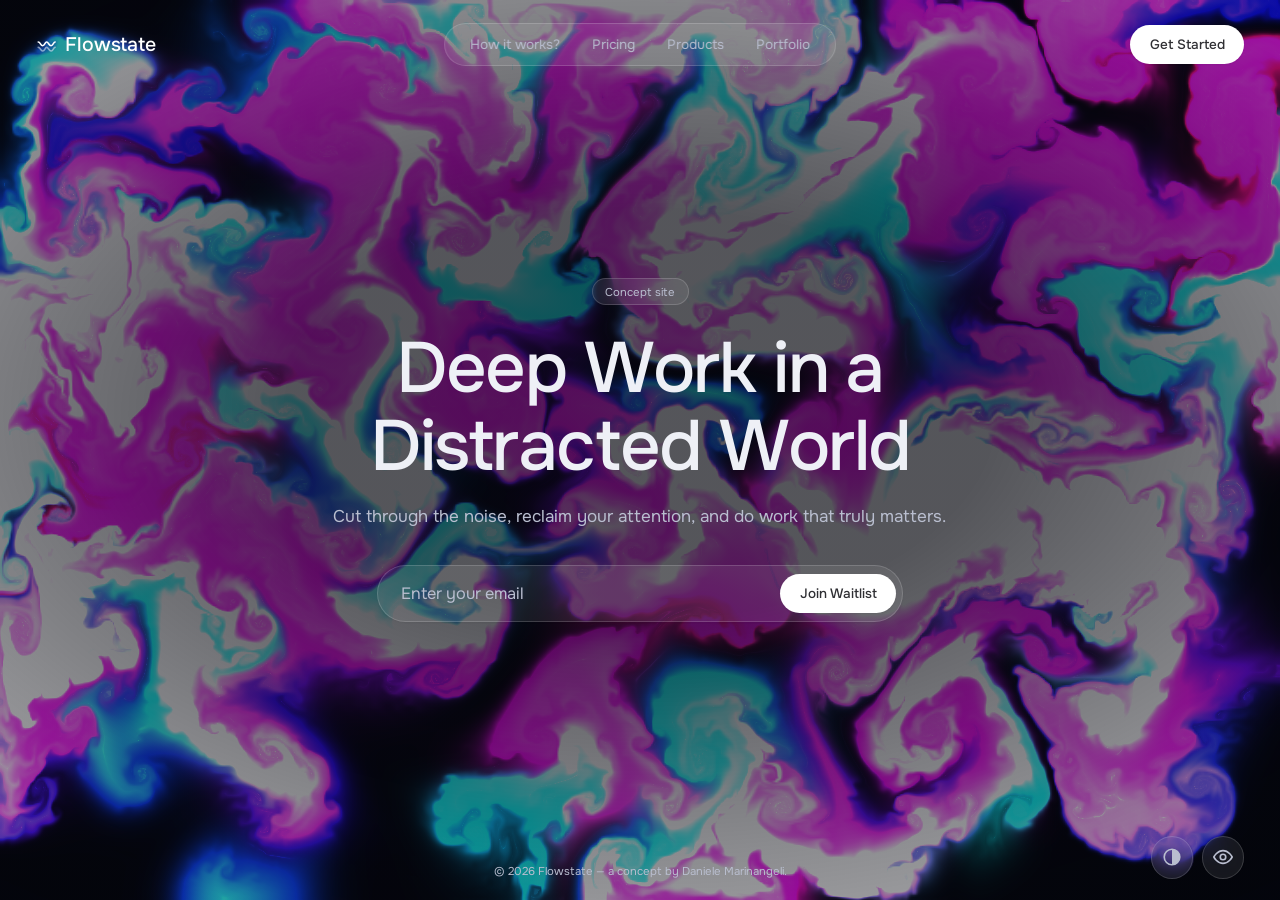
==== commit 8049e2aa: "Flowstate: theme toggle between the dark and the blue palette (button or T key, ?theme= link) Co-Aut" ====
--- a/flowstate/index.html
+++ b/flowstate/index.html
@@ -121,7 +121,40 @@
 body.ui-hidden .ui-toggle { opacity: 0.55; }
 body.ui-hidden .ui-toggle:hover { opacity: 1; }
 @media (min-width: 640px) { .ui-toggle { right: 2.5rem; bottom: 1.5rem; } }
+
+/* ---- Theme: blue (ultramarine field, yellow / pink / white ink) ---- */
+html[data-theme="ultra"] {
+  --hero-base: #1423b8;
+  --heading: #ffffff;
+  --body-muted: #e6e9ff;
+  --glass-fill: rgba(255,255,255,0.16);
+  --glass-border: rgba(255,255,255,0.34);
+  --scrim: rgba(20,35,184,0);
+  --scrim-strong: rgba(20,35,184,0);
+  --scrim-soft: rgba(20,35,184,0);
+}
+body { transition: background-color 0.6s ease; }
+html[data-theme="ultra"] .brand, html[data-theme="ultra"] .links a, html[data-theme="ultra"] .badge,
+html[data-theme="ultra"] h1, html[data-theme="ultra"] .sub, html[data-theme="ultra"] footer { mix-blend-mode: difference; color: #fff; }
+html[data-theme="ultra"] .links, html[data-theme="ultra"] .badge { backdrop-filter: none; -webkit-backdrop-filter: none; }
+html[data-theme="ultra"] .bar { background: #ffffff; border-color: #ffffff; backdrop-filter: none; -webkit-backdrop-filter: none; }
+html[data-theme="ultra"] .bar input { color: #0a0a0a; }
+html[data-theme="ultra"] .bar input::placeholder { color: #5b5f73; }
+html[data-theme="ultra"] .bar .pill { background: #1fc27a; color: #0a0a0a; }
+html[data-theme="ultra"] .bar .pill:hover { background: #3fd493; }
+.ui-toggle.theme-toggle { right: calc(1.25rem + 3.6rem); }
+@media (min-width: 640px) { .ui-toggle.theme-toggle { right: calc(2.5rem + 3.6rem); } }
 </style>
+<script>
+(function () {
+  var t = 'dark';
+  try { t = localStorage.getItem('flowstate-theme') || 'dark'; } catch (e) {}
+  var q = /[?&]theme=(ultra|dark)/.exec(location.search); if (q) t = q[1];
+  if (t !== 'ultra') t = 'dark';
+  document.documentElement.setAttribute('data-theme', t);
+  window.__flowInitialTheme = t;
+})();
+</script>
 </head>
 <body>
 <section class="hero">
@@ -161,6 +194,9 @@
 
   <footer class="rv" data-delay="1650" data-from="translateY(1.25rem)">© 2026 Flowstate — a concept by Daniele Marinangeli.</footer>
 
+  <button class="ui-toggle theme-toggle" id="themeToggle" type="button" aria-pressed="false" aria-label="Switch to the blue theme" title="Switch to the blue theme (T)">
+    <svg viewBox="0 0 24 24" width="22" height="22" fill="none" stroke="currentColor" stroke-width="1.8" stroke-linecap="round" stroke-linejoin="round" aria-hidden="true"><circle cx="12" cy="12" r="8.5"/><path d="M12 3.5v17a8.5 8.5 0 0 0 0-17z" fill="currentColor" stroke="none"/></svg>
+  </button>
   <button class="ui-toggle" id="uiToggle" type="button" aria-pressed="false" aria-label="Hide interface, show only the animation" title="Hide interface (H)">
     <svg class="i-eye" viewBox="0 0 24 24" width="22" height="22" fill="none" stroke="currentColor" stroke-width="1.8" stroke-linecap="round" stroke-linejoin="round" aria-hidden="true"><path d="M2 12s3.6-7 10-7 10 7 10 7-3.6 7-10 7S2 12 2 12z"/><circle cx="12" cy="12" r="3"/></svg>
 <svg class="i-eyeoff" viewBox="0 0 24 24" width="22" height="22" fill="none" stroke="currentColor" stroke-width="1.8" stroke-linecap="round" stroke-linejoin="round" aria-hidden="true"><path d="M9.9 5.2A10.6 10.6 0 0 1 12 5c6.4 0 10 7 10 7a17 17 0 0 1-3 3.9M6.1 6.1C3.6 7.8 2 12 2 12s3.6 7 10 7a9.7 9.7 0 0 0 4.1-.9"/><path d="M9.9 9.9a3 3 0 0 0 4.2 4.2"/><path d="M3 3l18 18"/></svg>
@@ -244,6 +280,7 @@
         COLORFUL: true,
         PAUSED: false,
         BACK_COLOR: { r: 4, g: 5, b: 12 },
+        THEME_BG: { r: 20, g: 35, b: 184 },
         TRANSPARENT: false
     }
 
@@ -252,6 +289,7 @@
         this.down = false; this.moved = false; this.color = [30, 0, 300];
     }
 
+    let themeMode = window.__flowInitialTheme === 'ultra' ? 1 : 0;
     let pointers = [];
     let splatStack = [];
     pointers.push(new pointerPrototype());
@@ -397,6 +435,34 @@
             vec3 C = texture2D(uTexture, vUv).rgb;
             float a = max(C.r, max(C.g, C.b));
             gl_FragColor = vec4(C, a);
+        }
+    `);
+
+    const displayInkShader = compileShader(gl.FRAGMENT_SHADER, `
+        precision highp float;
+        precision highp sampler2D;
+        varying vec2 vUv;
+        varying vec2 vL;
+        varying vec2 vR;
+        varying vec2 vT;
+        varying vec2 vB;
+        uniform sampler2D uTexture;
+        uniform vec2 texelSize;
+        uniform vec3 bgColor;
+        void main () {
+            vec3 L = texture2D(uTexture, vL).rgb;
+            vec3 R = texture2D(uTexture, vR).rgb;
+            vec3 T = texture2D(uTexture, vT).rgb;
+            vec3 B = texture2D(uTexture, vB).rgb;
+            vec3 C = texture2D(uTexture, vUv).rgb;
+            float dx = length(R) - length(L);
+            float dy = length(T) - length(B);
+            vec3 n = normalize(vec3(dx, dy, length(texelSize)));
+            float diffuse = clamp(dot(n, vec3(0.0, 0.0, 1.0)) + 0.55, 0.88, 1.0);
+            float m = max(C.r, max(C.g, C.b));
+            vec3 hue = C / max(m, 0.0001);
+            vec3 col = mix(bgColor, hue * diffuse, smoothstep(0.04, 0.5, m));
+            gl_FragColor = vec4(col, 1.0);
         }
     `);
 
@@ -627,6 +693,7 @@
     const colorProgram = new GLProgram(baseVertexShader, colorShader);
     const displayProgram = new GLProgram(baseVertexShader, displayShader);
     const displayShadingProgram = new GLProgram(baseVertexShader, displayShadingShader);
+    const displayInkProgram = new GLProgram(baseVertexShader, displayInkShader);
     const splatProgram = new GLProgram(baseVertexShader, splatShader);
     const advectionProgram = new GLProgram(baseVertexShader, ext.supportLinearFiltering ? advectionShader : advectionManualFilteringShader);
     const divergenceProgram = new GLProgram(baseVertexShader, divergenceShader);
@@ -763,7 +830,7 @@
         }
         if (!virtualColor || Date.now() - lastVColorTime > 120) {
             virtualColor = generateColor();
-            virtualColor.r *= 3.2; virtualColor.g *= 3.2; virtualColor.b *= 3.2;
+            const vk = themeMode === 1 ? 1.6 : 3.2; virtualColor.r *= vk; virtualColor.g *= vk; virtualColor.b *= vk;
             lastVColorTime = Date.now();
         }
         const dx = (x - vPrevX) * 9.0;
@@ -860,6 +927,19 @@
     }
 
     function render(target) {
+        if (themeMode === 1) {
+            gl.disable(gl.BLEND);
+            const w = target == null ? gl.drawingBufferWidth : dyeWidth;
+            const h = target == null ? gl.drawingBufferHeight : dyeHeight;
+            gl.viewport(0, 0, w, h);
+            displayInkProgram.bind();
+            const tb = config.THEME_BG;
+            gl.uniform3f(displayInkProgram.uniforms.bgColor, tb.r / 255, tb.g / 255, tb.b / 255);
+            gl.uniform2f(displayInkProgram.uniforms.texelSize, 1.0 / w, 1.0 / h);
+            gl.uniform1i(displayInkProgram.uniforms.uTexture, density.read.attach(0));
+            blit(target);
+            return;
+        }
         gl.blendFunc(gl.ONE, gl.ONE_MINUS_SRC_ALPHA);
         gl.enable(gl.BLEND);
 
@@ -904,7 +984,7 @@
     function multipleSplats(amount) {
         for (let i = 0; i < amount; i++) {
             const color = generateColor();
-            color.r *= 10.0; color.g *= 10.0; color.b *= 10.0;
+            const k = themeMode === 1 ? 2.2 : 10.0; color.r *= k; color.g *= k; color.b *= k;
             const x = canvas.width * Math.random();
             const y = canvas.height * Math.random();
             const dx = 1000 * (Math.random() - 0.5);
@@ -985,6 +1065,9 @@
                 if (touches[i].identifier == pointers[j].id) pointers[j].down = false;
     });
 
+    // lets the page switch palette at runtime; a fresh burst repaints the field
+    window.__flowTheme = (mode) => { themeMode = mode; multipleSplats(26); };
+
     return function destroy() {
         destroyed = true;
         if (rafHandle) cancelAnimationFrame(rafHandle);
@@ -992,6 +1075,13 @@
     };
 
     function generateColor() {
+        if (themeMode === 1) {
+            // Blue theme: yellow, pink and white ink on the ultramarine field
+            const inks = [[0.97, 0.87, 0.28], [0.91, 0.28, 0.62], [1.0, 1.0, 1.0]];
+            const c = inks[Math.floor(Math.random() * inks.length)];
+            const k = 0.5 + Math.random() * 0.5;
+            return { r: c[0] * k, g: c[1] * k, b: c[2] * k };
+        }
         // Electric cyan→blue→violet→magenta band
         const h = 0.5 + Math.random() * 0.42;
         let c = HSVtoRGB(h, 0.95, 1.0);
@@ -1044,5 +1134,27 @@
   requestAnimationFrame(raf);
 } catch (e) { console.warn("Lenis unavailable:", e); }
 </script>
+<script>
+(function () {
+  const b = document.getElementById('themeToggle');
+  function apply(theme, fromUser) {
+    document.documentElement.setAttribute('data-theme', theme);
+    const blue = theme === 'ultra';
+    b.setAttribute('aria-pressed', String(blue));
+    const label = blue ? 'Switch to the dark theme' : 'Switch to the blue theme';
+    b.setAttribute('aria-label', label);
+    b.title = label + ' (T)';
+    try { localStorage.setItem('flowstate-theme', theme); } catch (e) {}
+    if (fromUser && window.__flowTheme) window.__flowTheme(blue ? 1 : 0);
+  }
+  const flip = () => apply(document.documentElement.getAttribute('data-theme') === 'ultra' ? 'dark' : 'ultra', true);
+  apply(document.documentElement.getAttribute('data-theme'), false);
+  b.addEventListener('click', flip);
+  window.addEventListener('keydown', e => {
+    if (e.target && /input|textarea/i.test(e.target.tagName)) return;
+    if (e.key === 't' || e.key === 'T') flip();
+  });
+})();
+</script>
 </body>
 </html>
--- a/assets/fonts.css
+++ b/assets/fonts.css
@@ -3,3 +3,11 @@
 @font-face { font-family: 'Public Sans'; font-style: normal; font-weight: 600; font-display: swap; src: url('fonts/PublicSans-600.woff2') format('woff2'); unicode-range: U+0000-00FF, U+0131, U+0152-0153, U+02BB-02BC, U+02C6, U+02DA, U+02DC, U+0304, U+0308, U+0329, U+2000-206F, U+20AC, U+2122, U+2191, U+2193, U+2212, U+2215, U+FEFF, U+FFFD; }
 @font-face { font-family: 'Onest'; font-style: normal; font-weight: 400; font-display: swap; src: url('fonts/Onest-400.woff2') format('woff2'); unicode-range: U+0000-00FF, U+0131, U+0152-0153, U+02BB-02BC, U+02C6, U+02DA, U+02DC, U+0304, U+0308, U+0329, U+2000-206F, U+20AC, U+2122, U+2191, U+2193, U+2212, U+2215, U+FEFF, U+FFFD; }
 @font-face { font-family: 'Onest'; font-style: normal; font-weight: 500; font-display: swap; src: url('fonts/Onest-500.woff2') format('woff2'); unicode-range: U+0000-00FF, U+0131, U+0152-0153, U+02BB-02BC, U+02C6, U+02DA, U+02DC, U+0304, U+0308, U+0329, U+2000-206F, U+20AC, U+2122, U+2191, U+2193, U+2212, U+2215, U+FEFF, U+FFFD; }
+@font-face { font-family: 'Cormorant Garamond'; font-style: normal; font-weight: 300; font-display: swap; src: url('fonts/CormorantGaramond-300.woff2') format('woff2'); unicode-range: U+0000-00FF, U+0131, U+0152-0153, U+02BB-02BC, U+02C6, U+02DA, U+02DC, U+0304, U+0308, U+0329, U+2000-206F, U+20AC, U+2122, U+2191, U+2193, U+2212, U+2215, U+FEFF, U+FFFD; }
+@font-face { font-family: 'Cormorant Garamond'; font-style: normal; font-weight: 500; font-display: swap; src: url('fonts/CormorantGaramond-500.woff2') format('woff2'); unicode-range: U+0000-00FF, U+0131, U+0152-0153, U+02BB-02BC, U+02C6, U+02DA, U+02DC, U+0304, U+0308, U+0329, U+2000-206F, U+20AC, U+2122, U+2191, U+2193, U+2212, U+2215, U+FEFF, U+FFFD; }
+@font-face { font-family: 'Jost'; font-style: normal; font-weight: 400; font-display: swap; src: url('fonts/Jost-400.woff2') format('woff2'); unicode-range: U+0000-00FF, U+0131, U+0152-0153, U+02BB-02BC, U+02C6, U+02DA, U+02DC, U+0304, U+0308, U+0329, U+2000-206F, U+20AC, U+2122, U+2191, U+2193, U+2212, U+2215, U+FEFF, U+FFFD; }
+@font-face { font-family: 'Jost'; font-style: normal; font-weight: 500; font-display: swap; src: url('fonts/Jost-500.woff2') format('woff2'); unicode-range: U+0000-00FF, U+0131, U+0152-0153, U+02BB-02BC, U+02C6, U+02DA, U+02DC, U+0304, U+0308, U+0329, U+2000-206F, U+20AC, U+2122, U+2191, U+2193, U+2212, U+2215, U+FEFF, U+FFFD; }
+@font-face { font-family: 'Libre Franklin'; font-style: normal; font-weight: 700; font-display: swap; src: url('fonts/LibreFranklin-700.woff2') format('woff2'); unicode-range: U+0000-00FF, U+0131, U+0152-0153, U+02BB-02BC, U+02C6, U+02DA, U+02DC, U+0304, U+0308, U+0329, U+2000-206F, U+20AC, U+2122, U+2191, U+2193, U+2212, U+2215, U+FEFF, U+FFFD; }
+@font-face { font-family: 'Source Serif 4'; font-style: italic; font-weight: 400; font-display: swap; src: url('fonts/SourceSerif4-400-italic.woff2') format('woff2'); unicode-range: U+0000-00FF, U+0131, U+0152-0153, U+02BB-02BC, U+02C6, U+02DA, U+02DC, U+0304, U+0308, U+0329, U+2000-206F, U+20AC, U+2122, U+2191, U+2193, U+2212, U+2215, U+FEFF, U+FFFD; }
+@font-face { font-family: 'Source Serif 4'; font-style: normal; font-weight: 400; font-display: swap; src: url('fonts/SourceSerif4-400.woff2') format('woff2'); unicode-range: U+0000-00FF, U+0131, U+0152-0153, U+02BB-02BC, U+02C6, U+02DA, U+02DC, U+0304, U+0308, U+0329, U+2000-206F, U+20AC, U+2122, U+2191, U+2193, U+2212, U+2215, U+FEFF, U+FFFD; }
+@font-face { font-family: 'Source Serif 4'; font-style: normal; font-weight: 600; font-display: swap; src: url('fonts/SourceSerif4-600.woff2') format('woff2'); unicode-range: U+0000-00FF, U+0131, U+0152-0153, U+02BB-02BC, U+02C6, U+02DA, U+02DC, U+0304, U+0308, U+0329, U+2000-206F, U+20AC, U+2122, U+2191, U+2193, U+2212, U+2215, U+FEFF, U+FFFD; }
